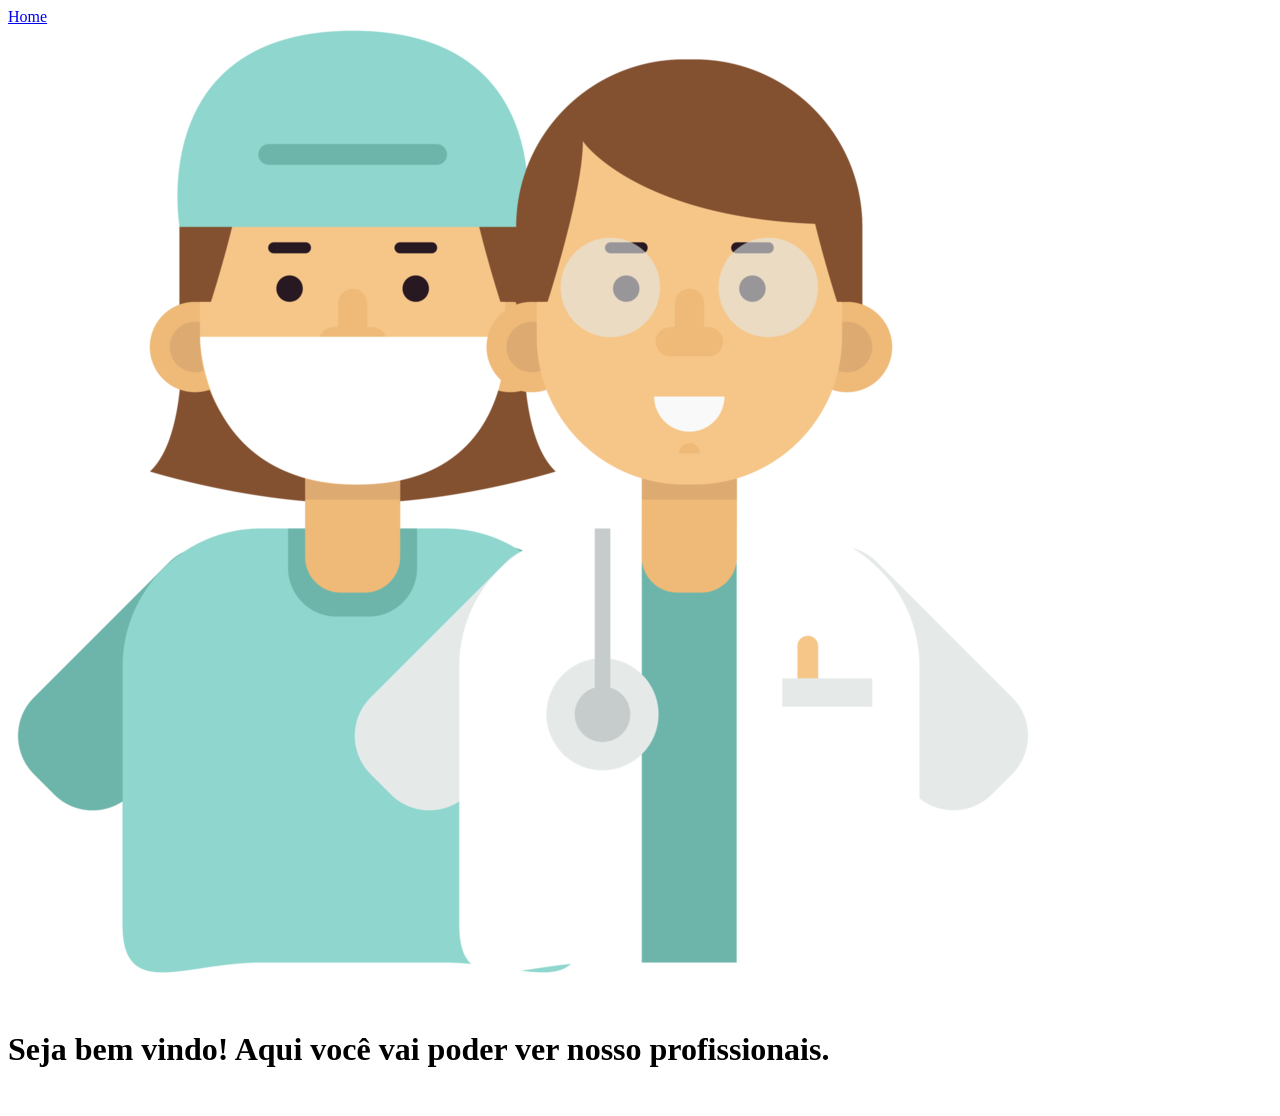
==== 4-profissionais.html @ ff441eba "Atualização dos arquivos" ====
<!DOCTYPE html>
<html lang="pt">
<head>
    <meta charset="UTF-8">
    <meta name="viewport" content="width=device-width, initial-scale=1.0">
    <title>Hospital aurora</title>
    <link rel="stylesheet" href="4-profissionais.css">
</head>
<body class="página-profissionais">
    
    <nav>
        <a href="index.html">Home</a>
    </nav>

    <main>
        <img src="assets/fundo-profissionais-png.webp" alt="Fundo da página">
    
    <h1>Seja bem vindo! Aqui você vai poder ver nosso profissionais.</h1>
    <img src="ass" alt="">
    
    </main>


    <script src="4-profissionais.js"></script>
</body>
</html>
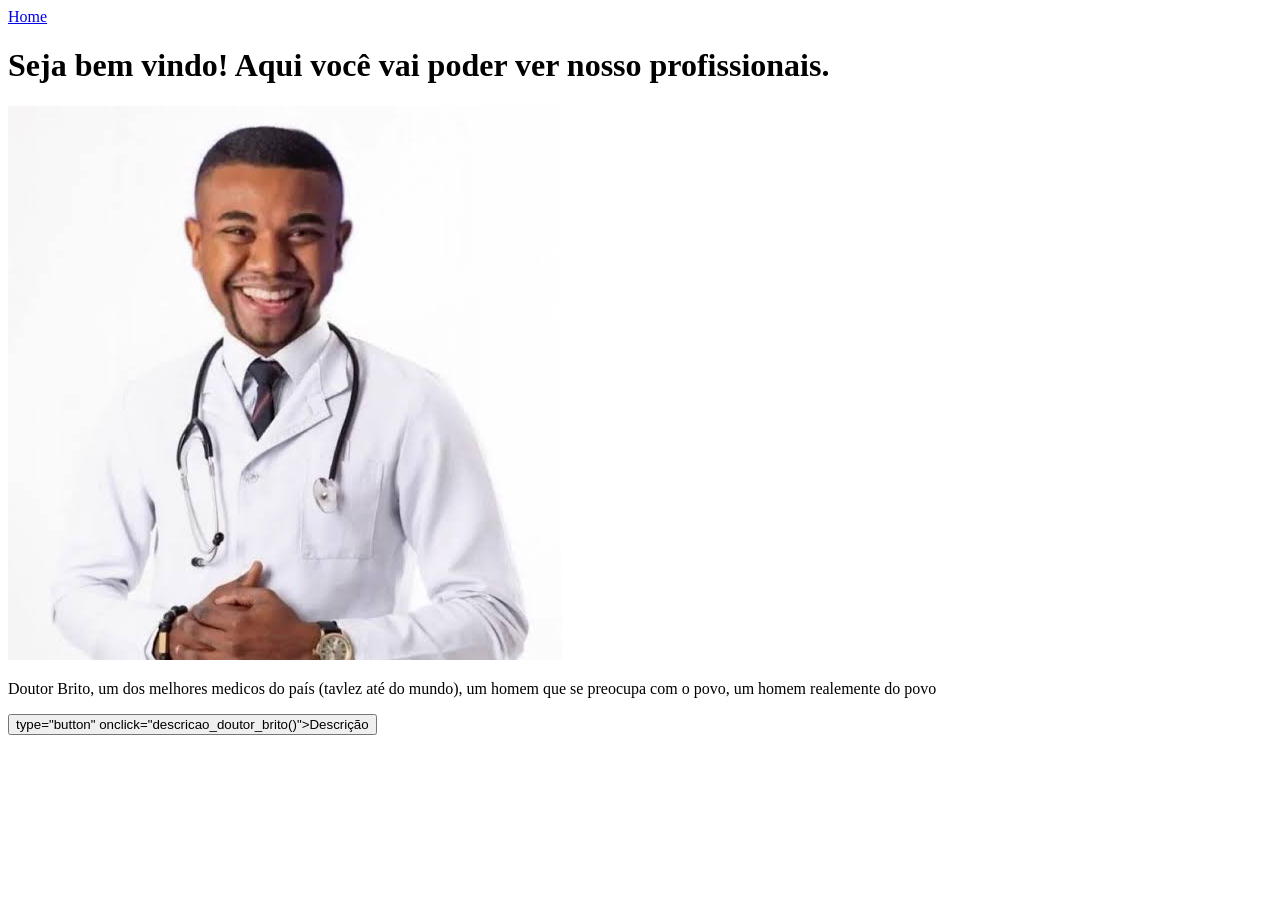
==== commit 9304e063: "Atualização dos arquivo" ====
--- a/4-profissionais.html
+++ b/4-profissionais.html
@@ -13,11 +13,17 @@
     </nav>
 
     <main>
-        <img src="assets/fundo-profissionais-png.webp" alt="Fundo da página">
+        <h1>Seja bem vindo! Aqui você vai poder ver nosso profissionais.</h1>
+        <!-- <img src="assets/fundo-profissionais-png.webp" alt="Fundo da página"> -->
     
-    <h1>Seja bem vindo! Aqui você vai poder ver nosso profissionais.</h1>
-    <img src="ass" alt="">
-    
+    <img class="Foto_doutor_brito" src="assets/Doutor_Brito.jpeg" alt="">
+    <p>Doutor Brito, um dos melhores medicos do país (tavlez até do mundo), um homem que
+        se preocupa com o povo, um homem realemente do povo
+    </p>
+
+    <form id="descricao-doutor_brito">
+        <button> type="button" onclick="descricao_doutor_brito()">Descrição</button>
+    </form>
     </main>
 
 
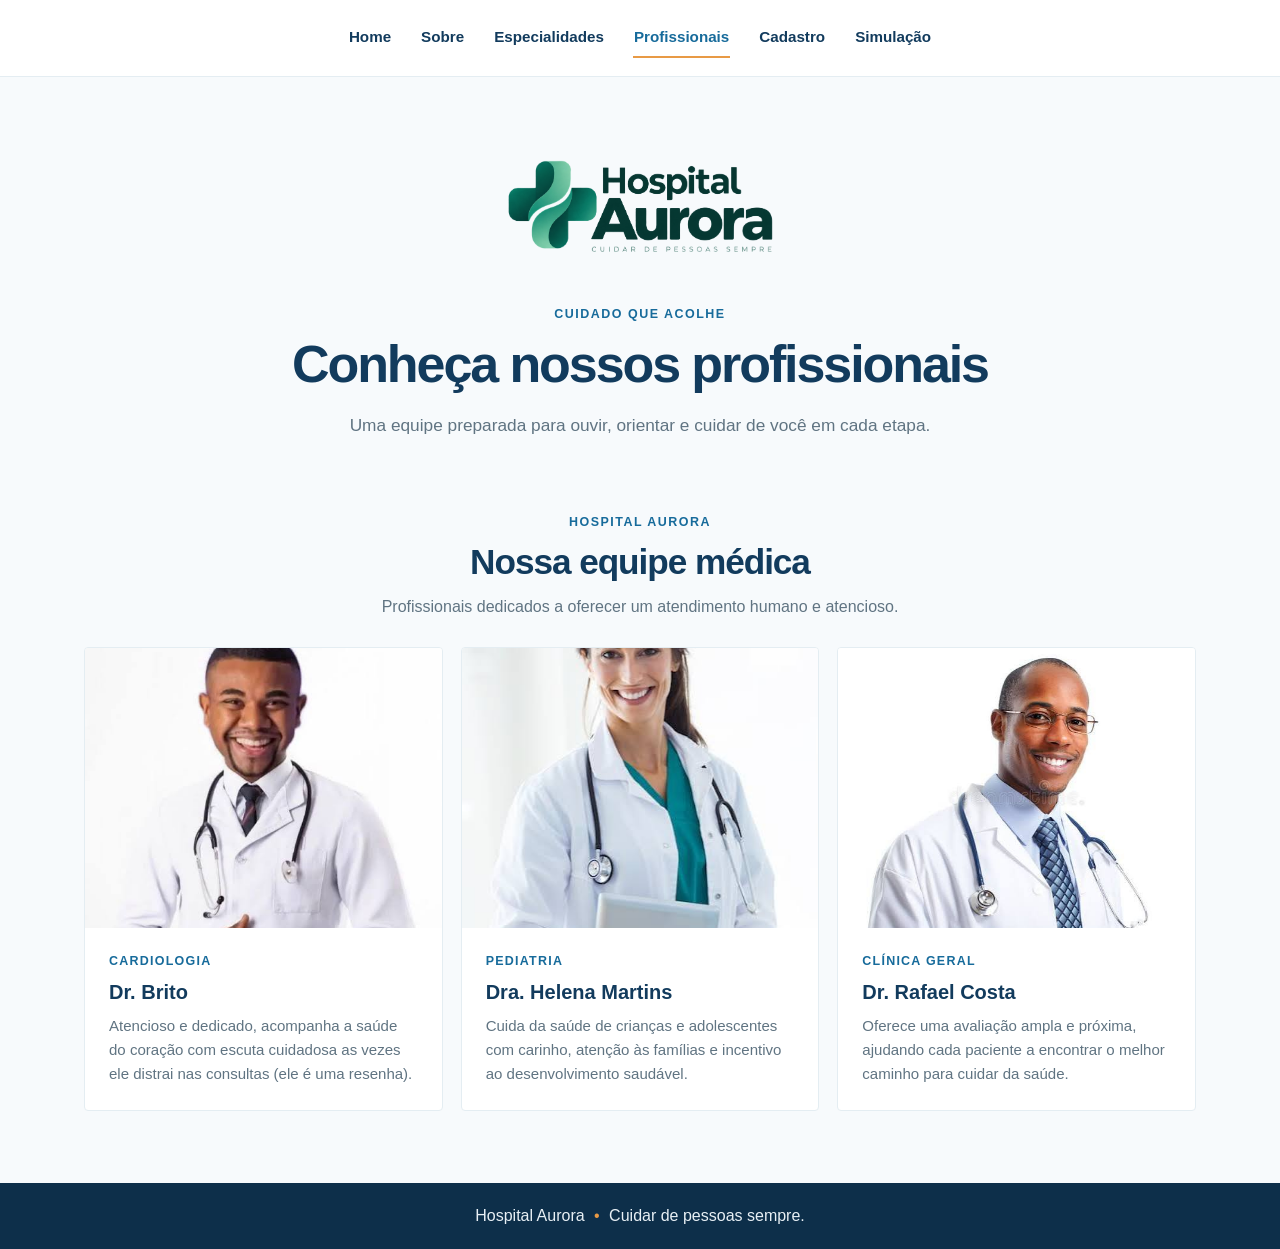
==== commit 30450126: "Atualização com a página profissioanais completa" ====
--- a/4-profissionais.html
+++ b/4-profissionais.html
@@ -1,32 +1,75 @@
 <!DOCTYPE html>
-<html lang="pt">
+<html lang="pt-BR">
 <head>
     <meta charset="UTF-8">
     <meta name="viewport" content="width=device-width, initial-scale=1.0">
-    <title>Hospital aurora</title>
+    <meta name="description" content="Conheça os profissionais fictícios da equipe do Hospital Aurora.">
+    <title>Profissionais | Hospital Aurora</title>
     <link rel="stylesheet" href="4-profissionais.css">
 </head>
-<body class="página-profissionais">
-    
-    <nav>
-        <a href="index.html">Home</a>
-    </nav>
+<body>
+    <header class="cabecalho">
+        <nav class="menu-navegacao" aria-label="Navegação principal">
+            <a href="index.html">Home</a>
+            <a href="sobre.html">Sobre</a>
+            <a href="especialidades.html">Especialidades</a>
+            <a href="4-profissionais.html" aria-current="page">Profissionais</a>
+            <a href="cadastro.html">Cadastro</a>
+            <a href="simulacao.html">Simulação</a>
+        </nav>
+    </header>
 
     <main>
-        <h1>Seja bem vindo! Aqui você vai poder ver nosso profissionais.</h1>
-        <!-- <img src="assets/fundo-profissionais-png.webp" alt="Fundo da página"> -->
-    
-    <img class="Foto_doutor_brito" src="assets/Doutor_Brito.jpeg" alt="">
-    <p>Doutor Brito, um dos melhores medicos do país (tavlez até do mundo), um homem que
-        se preocupa com o povo, um homem realemente do povo
-    </p>
+        <section class="apresentacao" aria-labelledby="titulo-principal">
+            <img class="logo" src="assets/logo.png" alt="Hospital Aurora — Cuidar de pessoas sempre">
+            <p class="etiqueta">Cuidado que acolhe</p>
+            <h1 id="titulo-principal">Conheça nossos profissionais</h1>
+            <p class="texto-apresentacao">
+                Uma equipe preparada para ouvir, orientar e cuidar de você em cada etapa.
+            </p>
+        </section>
 
-    <form id="descricao-doutor_brito">
-        <button> type="button" onclick="descricao_doutor_brito()">Descrição</button>
-    </form>
+        <section class="equipe" aria-labelledby="titulo-equipe">
+            <div class="cabecalho-secao">
+                <p class="etiqueta">Hospital Aurora</p>
+                <h2 id="titulo-equipe">Nossa equipe médica</h2>
+                <p>Profissionais dedicados a oferecer um atendimento humano e atencioso.</p>
+            </div>
+
+            <div class="grade-profissionais">
+                <article class="cartao-profissional">
+                    <img src="assets/Doutor_Brito.jpeg" alt="Dr. Brito, médico do Hospital Aurora">
+                    <div class="conteudo-cartao">
+                        <p class="especialidade">Cardiologia</p>
+                        <h3>Dr. Brito</h3>
+                        <p>Atencioso e dedicado, acompanha a saúde do coração com escuta cuidadosa as vezes ele distrai nas consultas (ele é uma resenha).</p>
+                    </div>
+                </article>
+
+                <article class="cartao-profissional">
+                    <img src="assets/Doutora.jpg" alt="Dra. Helena Martins, médica do Hospital Aurora">
+                    <div class="conteudo-cartao">
+                        <p class="especialidade">Pediatria</p>
+                        <h3>Dra. Helena Martins</h3>
+                        <p>Cuida da saúde de crianças e adolescentes com carinho, atenção às famílias e incentivo ao desenvolvimento saudável.</p>
+                    </div>
+                </article>
+
+                <article class="cartao-profissional">
+                    <img src="assets/Doutor.jpg" alt="Dr. Rafael Costa, médico do Hospital Aurora">
+                    <div class="conteudo-cartao">
+                        <p class="especialidade">Clínica geral</p>
+                        <h3>Dr. Rafael Costa</h3>
+                        <p>Oferece uma avaliação ampla e próxima, ajudando cada paciente a encontrar o melhor caminho para cuidar da saúde.</p>
+                    </div>
+                </article>
+            </div>
+        </section>
     </main>
 
-
-    <script src="4-profissionais.js"></script>
+    <footer class="rodape">
+        <p>Hospital Aurora <span aria-hidden="true">•</span> Cuidar de pessoas sempre.</p>
+    </footer>
 </body>
-</html>+</html>
+    
--- a/4-profissionais.css
+++ b/4-profissionais.css
@@ -0,0 +1,221 @@
+* {
+    box-sizing: border-box;
+    margin: 0;
+    padding: 0;
+}
+
+:root {
+    color-scheme: light;
+    --azul-profundo: #123b5d;
+    --azul: #176b9b;
+    --texto: #344b5c;
+    --texto-suave: #607482;
+    --fundo: #f7fafc;
+    --destaque: #e89a45;
+    --branco: #ffffff;
+}
+
+body {
+    background: var(--fundo);
+    color: var(--texto);
+    font-family: Arial, Helvetica, sans-serif;
+    line-height: 1.6;
+}
+
+.cabecalho {
+    background: var(--branco);
+    border-bottom: 1px solid #e4edf2;
+}
+
+.menu-navegacao {
+    align-items: center;
+    display: flex;
+    flex-wrap: wrap;
+    gap: 8px 28px;
+    justify-content: center;
+    margin: 0 auto;
+    max-width: 1160px;
+    padding: 18px 24px;
+}
+
+.menu-navegacao a {
+    border-bottom: 2px solid transparent;
+    color: var(--azul-profundo);
+    font-size: 0.95rem;
+    font-weight: 600;
+    padding: 7px 1px;
+    text-decoration: none;
+    transition: border-color 160ms ease, color 160ms ease;
+}
+
+.menu-navegacao a:hover,
+.menu-navegacao a:focus-visible,
+.menu-navegacao a[aria-current="page"] {
+    border-color: var(--destaque);
+    color: var(--azul);
+}
+
+.menu-navegacao a:focus-visible {
+    outline: 3px solid #9dcce0;
+    outline-offset: 3px;
+}
+
+main {
+    margin: 0 auto;
+    max-width: 1160px;
+    padding: 0 24px;
+}
+
+.apresentacao {
+    align-items: center;
+    display: flex;
+    flex-direction: column;
+    padding: 54px 0 48px;
+    text-align: center;
+}
+
+.logo {
+    height: auto;
+    margin-bottom: 24px;
+    max-width: 300px;
+    width: 100%;
+}
+
+.etiqueta {
+    color: var(--azul);
+    font-size: 0.78rem;
+    font-weight: 700;
+    letter-spacing: 0.12em;
+    margin-bottom: 8px;
+    text-transform: uppercase;
+}
+
+h1,
+h2,
+h3 {
+    color: var(--azul-profundo);
+    line-height: 1.2;
+}
+
+h1 {
+    font-size: clamp(2rem, 5vw, 3.25rem);
+    letter-spacing: -0.04em;
+}
+
+.texto-apresentacao {
+    color: var(--texto-suave);
+    font-size: 1.08rem;
+    margin-top: 16px;
+    max-width: 680px;
+}
+
+.equipe {
+    padding: 26px 0 72px;
+}
+
+.cabecalho-secao {
+    margin-bottom: 28px;
+    text-align: center;
+}
+
+.cabecalho-secao h2 {
+    font-size: clamp(1.65rem, 3vw, 2.2rem);
+    letter-spacing: -0.03em;
+}
+
+.cabecalho-secao > p:last-child {
+    color: var(--texto-suave);
+    margin-top: 10px;
+}
+
+.grade-profissionais {
+    display: grid;
+    gap: 18px;
+    grid-template-columns: repeat(3, minmax(0, 1fr));
+}
+
+.cartao-profissional {
+    background: var(--branco);
+    border: 1px solid #e4edf2;
+    border-radius: 4px;
+    overflow: hidden;
+    transition: border-color 160ms ease, box-shadow 160ms ease, transform 160ms ease;
+}
+
+.cartao-profissional:hover {
+    border-color: #b9d1df;
+    box-shadow: 0 12px 30px rgba(18, 59, 93, 0.08);
+    transform: translateY(-3px);
+}
+
+.cartao-profissional > img {
+    display: block;
+    height: 280px;
+    object-fit: cover;
+    object-position: center 35%;
+    width: 100%;
+}
+
+.conteudo-cartao {
+    padding: 24px;
+}
+
+.especialidade {
+    color: var(--azul);
+    font-size: 0.78rem;
+    font-weight: 700;
+    letter-spacing: 0.1em;
+    margin-bottom: 8px;
+    text-transform: uppercase;
+}
+
+.conteudo-cartao h3 {
+    font-size: 1.25rem;
+    margin-bottom: 10px;
+}
+
+.conteudo-cartao > p:last-child {
+    color: var(--texto-suave);
+    font-size: 0.94rem;
+}
+
+.rodape {
+    background: #0d2f4a;
+    color: #e8f0f5;
+    padding: 20px 24px;
+    text-align: center;
+}
+
+.rodape span {
+    color: var(--destaque);
+    padding: 0 5px;
+}
+
+@media (max-width: 800px) {
+    .grade-profissionais {
+        grid-template-columns: repeat(2, minmax(0, 1fr));
+    }
+}
+
+@media (max-width: 540px) {
+    .menu-navegacao {
+        gap: 4px 16px;
+        padding: 14px 16px;
+    }
+
+    main {
+        padding: 0 18px;
+    }
+
+    .apresentacao {
+        padding-top: 38px;
+    }
+
+    .grade-profissionais {
+        grid-template-columns: 1fr;
+    }
+
+    .cartao-profissional > img {
+        height: 320px;
+    }
+}
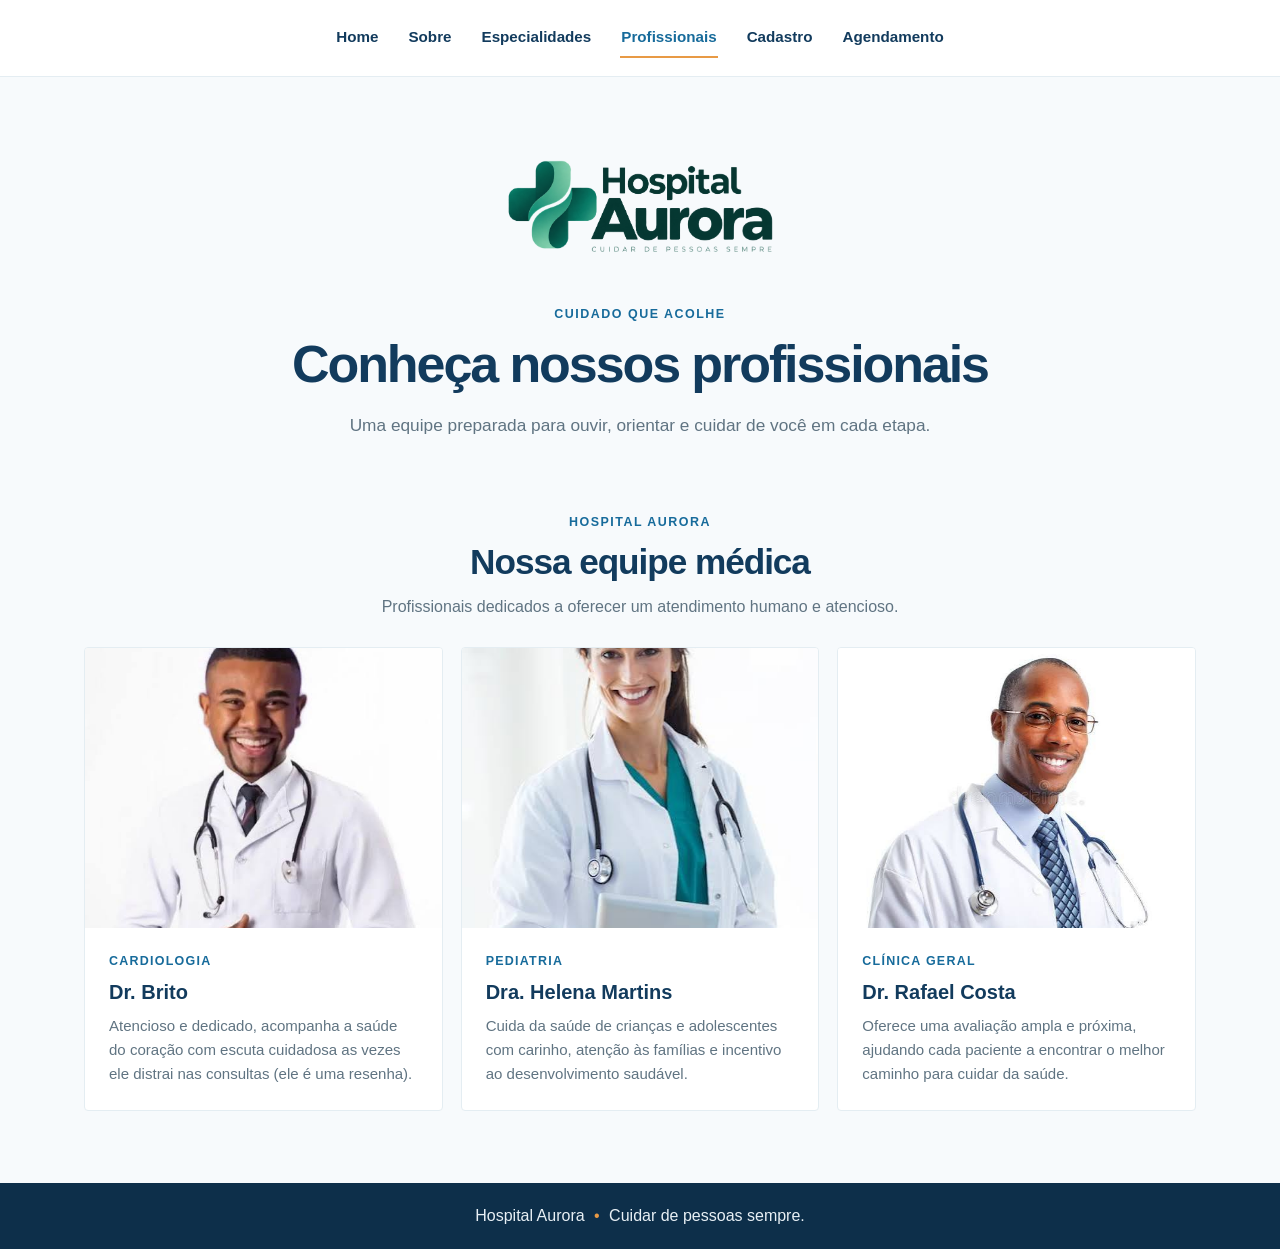
==== commit 792877fd: "Atualização com página de agendamento completa" ====
--- a/4-profissionais.html
+++ b/4-profissionais.html
@@ -14,8 +14,8 @@
             <a href="sobre.html">Sobre</a>
             <a href="especialidades.html">Especialidades</a>
             <a href="4-profissionais.html" aria-current="page">Profissionais</a>
-            <a href="cadastro.html">Cadastro</a>
-            <a href="simulacao.html">Simulação</a>
+            <a href="5-cadastro.html">Cadastro</a>
+            <a href="6-agendamento.html">Agendamento</a>
         </nav>
     </header>
 
